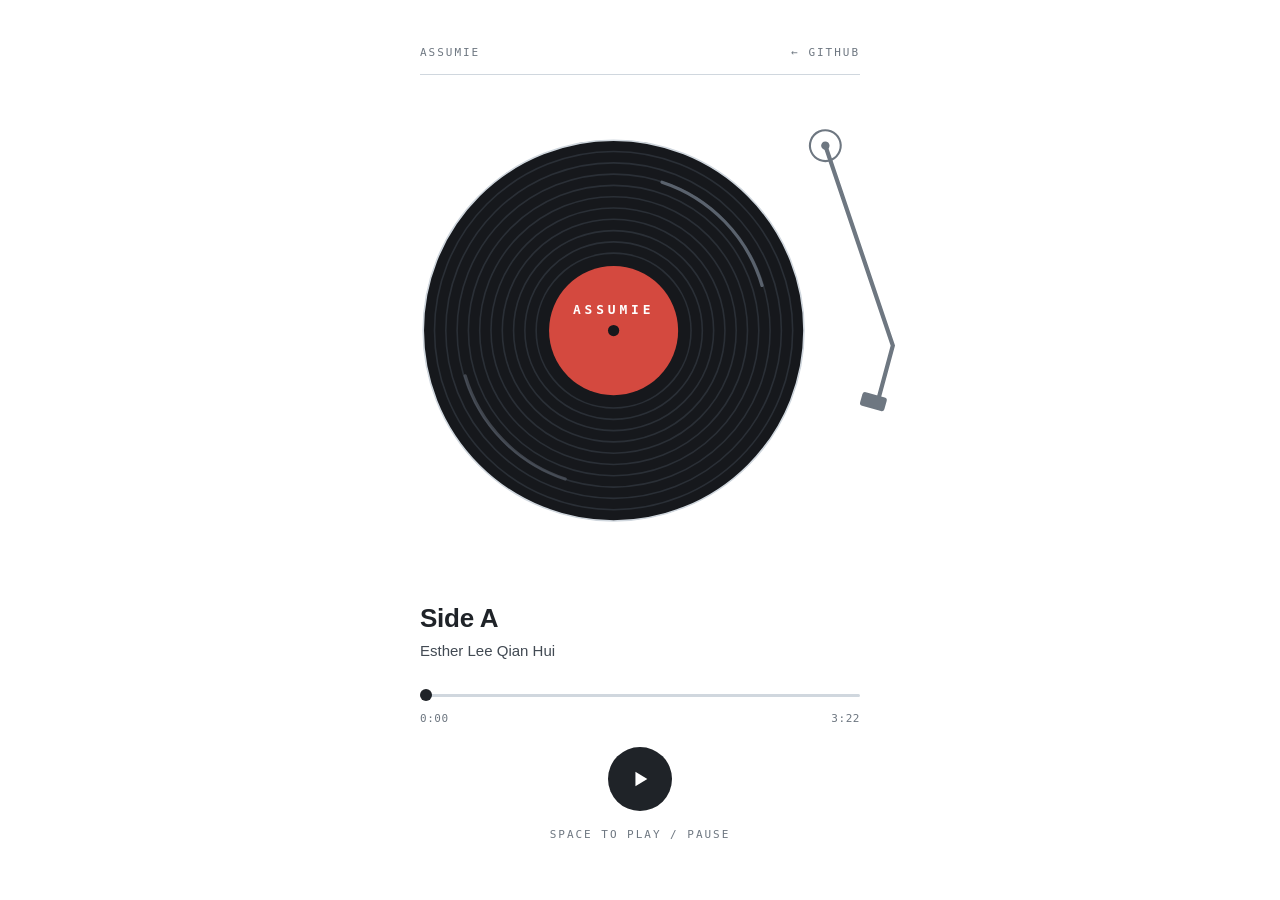
==== player/index.html @ e85a8b63 "Put EcoTech and ilm.io first, add link buttons, playable record, moving waveform - Tracklist: EcoTec" ====
<!doctype html>
<html lang="en">
<head>
<meta charset="utf-8">
<meta name="viewport" content="width=device-width, initial-scale=1">
<title>Assumie — Side A</title>
<meta name="description" content="Esther's record player. Press play.">
<style>
  :root {
    --bg:#FFFFFF; --ink:#1F2328; --soft:#424A53; --muted:#6E7781; --rule:#D0D7DE;
    --disc:#16181C; --groove:#2A2F36; --sheen:#5A626D; --accent:#D4493F; --label-ink:#FFFFFF;
  }
  @media (prefers-color-scheme: dark) {
    :root {
      --bg:#0D1117; --ink:#E6EDF3; --soft:#B1BAC4; --muted:#7D8590; --rule:#30363D;
      --disc:#0B0D10; --groove:#1F242B; --sheen:#3A414B; --accent:#F0766B; --label-ink:#0D1117;
    }
  }
  * { box-sizing:border-box; }
  html, body { margin:0; background:var(--bg); color:var(--ink); }
  body {
    font:15px/1.5 -apple-system,BlinkMacSystemFont,"Segoe UI","Helvetica Neue",Arial,sans-serif;
    min-height:100vh; display:grid; place-items:center; padding:32px 16px;
  }
  .mono { font-family:ui-monospace,SFMono-Regular,Menlo,Consolas,monospace; letter-spacing:.18em; text-transform:uppercase; font-size:11px; }
  main { width:100%; max-width:440px; }
  header { display:flex; justify-content:space-between; color:var(--muted); padding-bottom:12px; border-bottom:1px solid var(--rule); }
  header a { color:inherit; text-decoration:none; }
  header a:hover { color:var(--ink); }

  .deck { position:relative; width:100%; aspect-ratio:1; margin:36px 0 28px; }
  .record {
    position:absolute; inset:6% 12% 6% 0; border:0; padding:0; background:none; cursor:pointer;
    border-radius:50%;
  }
  .record:focus-visible { outline:2px solid var(--accent); outline-offset:6px; }
  .record svg { width:100%; height:100%; display:block; }
  .arm {
    position:absolute; right:2%; top:2%; width:26%; height:70%;
    transform-origin:78% 8%; transform:rotate(-24deg);
    transition:transform .9s cubic-bezier(.5,0,.2,1);
    pointer-events:none;
  }
  .playing .arm { transform:rotate(0deg); }

  h1 { font-size:26px; font-weight:600; letter-spacing:-.01em; margin:0; }
  .now { color:var(--accent); margin-bottom:4px; min-height:16px; }
  .sub { color:var(--soft); margin:2px 0 0; }

  .timeline { margin:24px 0 8px; }
  input[type=range] { width:100%; margin:0; appearance:none; background:transparent; height:18px; cursor:pointer; }
  input[type=range]::-webkit-slider-runnable-track { height:3px; border-radius:2px; background:linear-gradient(var(--ink),var(--ink)) 0/var(--p,0%) 100% no-repeat, var(--rule); }
  input[type=range]::-moz-range-track { height:3px; border-radius:2px; background:var(--rule); }
  input[type=range]::-moz-range-progress { height:3px; border-radius:2px; background:var(--ink); }
  input[type=range]::-webkit-slider-thumb { appearance:none; width:12px; height:12px; border-radius:50%; background:var(--ink); margin-top:-4.5px; border:0; }
  input[type=range]::-moz-range-thumb { width:12px; height:12px; border-radius:50%; background:var(--ink); border:0; }
  input[type=range]:focus-visible { outline:2px solid var(--accent); outline-offset:4px; }
  .times { display:flex; justify-content:space-between; color:var(--muted); letter-spacing:.05em; }

  .controls { display:flex; justify-content:center; margin-top:20px; }
  .play {
    width:64px; height:64px; border-radius:50%; border:0; cursor:pointer;
    background:var(--ink); color:var(--bg); display:grid; place-items:center;
  }
  .play:focus-visible { outline:2px solid var(--accent); outline-offset:4px; }
  .play svg { width:22px; height:22px; }
  .hint { text-align:center; color:var(--muted); margin-top:16px; }
</style>
</head>
<body>
<main id="app">
  <header class="mono">
    <span>Assumie</span>
    <a href="https://github.com/assumie">← GitHub</a>
  </header>

  <div class="deck">
    <button class="record" id="record" aria-label="Play">
      <svg viewBox="0 0 240 240" aria-hidden="true">
        <g id="disc">
          <circle cx="120" cy="120" r="118" fill="var(--disc)" stroke="var(--rule)"/>
          <g id="grooves"></g>
          <path d="M150 28 A96 96 0 0 1 212 92" stroke="var(--sheen)" stroke-width="2" fill="none" stroke-linecap="round"/>
          <path d="M90 212 A96 96 0 0 1 28 148" stroke="var(--sheen)" stroke-width="2" fill="none" stroke-linecap="round" opacity=".6"/>
          <circle cx="120" cy="120" r="40" fill="var(--accent)"/>
          <text x="120" y="110" text-anchor="middle" font-family="ui-monospace,Menlo,monospace" font-size="8" font-weight="700" letter-spacing="2.4" fill="var(--label-ink)">ASSUMIE</text>
          <circle cx="120" cy="120" r="3.5" fill="var(--disc)"/>
        </g>
      </svg>
    </button>
    <svg class="arm" viewBox="0 0 80 220" aria-hidden="true">
      <g stroke="var(--muted)" stroke-linecap="round" fill="none">
        <circle cx="62" cy="18" r="11" stroke-width="1.5"/>
        <circle cx="62" cy="18" r="3" fill="var(--muted)" stroke="none"/>
        <path d="M62 18 L48 168 L22 200" stroke-width="3"/>
        <rect x="10" y="194" width="18" height="10" rx="2" fill="var(--muted)" stroke="none" transform="rotate(40 19 199)"/>
      </g>
    </svg>
  </div>

  <div class="now mono" id="now" aria-live="polite"></div>
  <h1 id="title">Side A</h1>
  <p class="sub">Esther Lee Qian Hui</p>

  <div class="timeline">
    <input type="range" id="seek" min="0" max="1000" value="0" aria-label="Seek">
    <div class="times mono"><span id="elapsed">0:00</span><span id="total">0:00</span></div>
  </div>

  <div class="controls">
    <button class="play" id="play" aria-label="Play">
      <svg viewBox="0 0 24 24" id="icon"><path d="M7 4v16l13-8z" fill="currentColor"/></svg>
    </button>
  </div>
  <p class="hint mono">Space to play / pause</p>
</main>

<script>
/* Swap in your own recording: set AUDIO_SRC to an mp3/m4a in this folder, e.g. "side-a.mp3".
   Left empty, the page plays an original tune synthesized in the browser. */
const AUDIO_SRC = "";

const $ = id => document.getElementById(id);
const app = $("app"), discEl = $("disc"), seek = $("seek");
const fmt = s => `${Math.floor(s / 60)}:${String(Math.floor(s % 60)).padStart(2, "0")}`;
const reduceMotion = matchMedia("(prefers-reduced-motion: reduce)").matches;

// grooves
$("grooves").innerHTML = Array.from({length: 10}, (_, i) =>
  `<circle cx="120" cy="120" r="${48 + i * 7}" stroke="var(--groove)" fill="none"/>`).join("");

/* ---------- engine: either a real file or the built-in synth ---------- */
function fileEngine(src) {
  const a = new Audio(src);
  a.loop = true;
  return {
    get duration() { return a.duration || 0; },
    get time() { return a.currentTime; },
    play() { return a.play(); },
    pause() { a.pause(); },
    seek(t) { a.currentTime = t; },
  };
}

function synthEngine() {
  // An original 4-chord lo-fi loop: Fmaj7 · Em7 · Dm7 · Cmaj7, 76 bpm.
  const BPM = 76, BEAT = 60 / BPM, BAR = BEAT * 4, BARS = 64, LEN = BAR * BARS;
  const CHORDS = [[53, 57, 60, 64], [52, 55, 59, 62], [50, 53, 57, 60], [48, 52, 55, 59]];
  const SCALE = [60, 62, 64, 67, 69, 72, 74, 76];
  const hz = m => 440 * Math.pow(2, (m - 69) / 12);
  let seed = 7; const rnd = () => (seed = (seed * 16807) % 2147483647) / 2147483647;
  // fixed melody so it sounds the same every time
  const melody = Array.from({length: BARS}, (_, b) => Array.from({length: 8}, (_, s) => {
    const rest = rnd() < (b % 16 < 4 ? 0.85 : 0.55);
    return rest ? null : SCALE[Math.floor(rnd() * SCALE.length)];
  }));

  let ctx, out, startAt = 0, offset = 0, playing = false, nextBar = 0, timer, crackle;

  function tone(freq, t, dur, vol, type = "sine") {
    const o = ctx.createOscillator(), g = ctx.createGain();
    o.type = type; o.frequency.value = freq;
    g.gain.setValueAtTime(0.0001, t);
    g.gain.exponentialRampToValueAtTime(vol, t + 0.02);
    g.gain.exponentialRampToValueAtTime(0.0001, t + dur);
    o.connect(g).connect(out); o.start(t); o.stop(t + dur + 0.05);
  }
  function noise(t, dur, vol, hp) {
    const len = Math.ceil(ctx.sampleRate * dur), buf = ctx.createBuffer(1, len, ctx.sampleRate);
    const d = buf.getChannelData(0); for (let i = 0; i < len; i++) d[i] = Math.random() * 2 - 1;
    const s = ctx.createBufferSource(), f = ctx.createBiquadFilter(), g = ctx.createGain();
    s.buffer = buf; f.type = "highpass"; f.frequency.value = hp;
    g.gain.setValueAtTime(vol, t); g.gain.exponentialRampToValueAtTime(0.0001, t + dur);
    s.connect(f).connect(g).connect(out); s.start(t);
  }
  function kick(t) {
    const o = ctx.createOscillator(), g = ctx.createGain();
    o.frequency.setValueAtTime(110, t); o.frequency.exponentialRampToValueAtTime(42, t + 0.18);
    g.gain.setValueAtTime(0.5, t); g.gain.exponentialRampToValueAtTime(0.0001, t + 0.35);
    o.connect(g).connect(out); o.start(t); o.stop(t + 0.4);
  }
  function scheduleBar(bar, t) {
    const chord = CHORDS[bar % 4], intro = bar < 4, outro = bar >= BARS - 2;
    chord.forEach((n, i) => tone(hz(n), t + i * 0.012, BAR * 0.95, 0.07, "triangle"));
    tone(hz(chord[0] - 12), t, BEAT * 1.8, 0.16);
    tone(hz(chord[0] - 12), t + BEAT * 2.5, BEAT * 1.2, 0.12);
    if (!intro && !outro) {
      kick(t); kick(t + BEAT * 2.5);
      noise(t + BEAT, 0.12, 0.08, 1800); noise(t + BEAT * 3, 0.12, 0.08, 1800);
      for (let i = 0; i < 8; i++) noise(t + i * BEAT / 2 + (i % 2 ? 0.03 : 0), 0.04, 0.025, 7000);
    }
    melody[bar].forEach((n, i) => { if (n && !intro) tone(hz(n), t + i * BEAT / 2, BEAT * 0.9, 0.06); });
  }
  function startCrackle() {
    const len = ctx.sampleRate * 2, buf = ctx.createBuffer(1, len, ctx.sampleRate), d = buf.getChannelData(0);
    for (let i = 0; i < len; i++) d[i] = Math.random() < 0.0008 ? (Math.random() * 2 - 1) * 0.6 : (Math.random() * 2 - 1) * 0.004;
    crackle = ctx.createBufferSource(); crackle.buffer = buf; crackle.loop = true;
    crackle.connect(out); crackle.start();
  }
  function tick() {
    // schedule bars ~1.5s ahead of the playhead
    for (;;) {
      const when = startAt + (nextBar * BAR - offset);
      if (when > ctx.currentTime + 1.5) break;
      scheduleBar(nextBar % BARS, Math.max(when, ctx.currentTime));
      nextBar++;
    }
  }
  return {
    duration: LEN,
    get time() { return playing ? (offset + ctx.currentTime - startAt) % LEN : offset % LEN; },
    async play() {
      if (!ctx) ctx = new (window.AudioContext || window.webkitAudioContext)();
      await ctx.resume();
      // a fresh output bus per play, so notes scheduled before a pause never leak through
      const lp = ctx.createBiquadFilter(); lp.type = "lowpass"; lp.frequency.value = 2600;
      lp.connect(ctx.destination);
      out = ctx.createGain(); out.gain.value = 0.0001; out.connect(lp);
      out.gain.exponentialRampToValueAtTime(0.9, ctx.currentTime + 0.6);
      startAt = ctx.currentTime;
      nextBar = Math.ceil(offset / BAR - 1e-6);
      playing = true; startCrackle(); tick(); timer = setInterval(tick, 250);
    },
    pause() {
      if (!playing) return;
      offset = this.time; playing = false; clearInterval(timer);
      const g = out; g.gain.cancelScheduledValues(ctx.currentTime);
      g.gain.setValueAtTime(g.gain.value, ctx.currentTime);
      g.gain.exponentialRampToValueAtTime(0.0001, ctx.currentTime + 0.25);
      setTimeout(() => g.disconnect(), 400);
      try { crackle.stop(); } catch (e) {}
    },
    seek(t) {
      const was = playing; if (was) this.pause(); offset = t; if (was) this.play();
    },
  };
}

const engine = AUDIO_SRC ? fileEngine(AUDIO_SRC) : synthEngine();
$("title").textContent = "Side A";

/* ---------- UI ---------- */
let playing = false, angle = 0, speed = 0, last = performance.now(), dragging = false;
const RPM_DEG = 360 / 1.8; // 33⅓ rpm

function setPlaying(on) {
  playing = on;
  app.classList.toggle("playing", on);
  const label = on ? "Pause" : "Play";
  $("play").setAttribute("aria-label", label); $("record").setAttribute("aria-label", label);
  $("icon").innerHTML = on
    ? '<path d="M6 4h4v16H6zM14 4h4v16h-4z" fill="currentColor"/>'
    : '<path d="M7 4v16l13-8z" fill="currentColor"/>';
  $("now").textContent = on ? "● Now playing" : "";
}
async function toggle() {
  if (playing) { engine.pause(); setPlaying(false); }
  else { await engine.play(); setPlaying(true); }
}
$("play").addEventListener("click", toggle);
$("record").addEventListener("click", toggle);
document.addEventListener("keydown", e => {
  if (e.code === "Space" && !["BUTTON", "INPUT"].includes(document.activeElement.tagName)) { e.preventDefault(); toggle(); }
});
seek.addEventListener("input", () => { dragging = true; paintSeek(seek.value / 1000); $("elapsed").textContent = fmt(seek.value / 1000 * engine.duration); });
seek.addEventListener("change", () => { engine.seek(seek.value / 1000 * engine.duration); dragging = false; });

function paintSeek(f) { seek.style.setProperty("--p", (f * 100).toFixed(2) + "%"); }

function frame(now) {
  const dt = Math.min(0.1, (now - last) / 1000); last = now;
  // the platter spins up and winds down like a real turntable
  const target = playing ? RPM_DEG : 0;
  speed += (target - speed) * Math.min(1, dt * (playing ? 1.6 : 1.1));
  if (!reduceMotion) { angle = (angle + speed * dt) % 360; discEl.setAttribute("transform", `rotate(${angle} 120 120)`); }
  const d = engine.duration;
  if (d) {
    $("total").textContent = fmt(d);
    if (!dragging) { const t = engine.time; seek.value = Math.round(t / d * 1000); paintSeek(t / d); $("elapsed").textContent = fmt(t); }
  }
  requestAnimationFrame(frame);
}
requestAnimationFrame(frame);
</script>
</body>
</html>
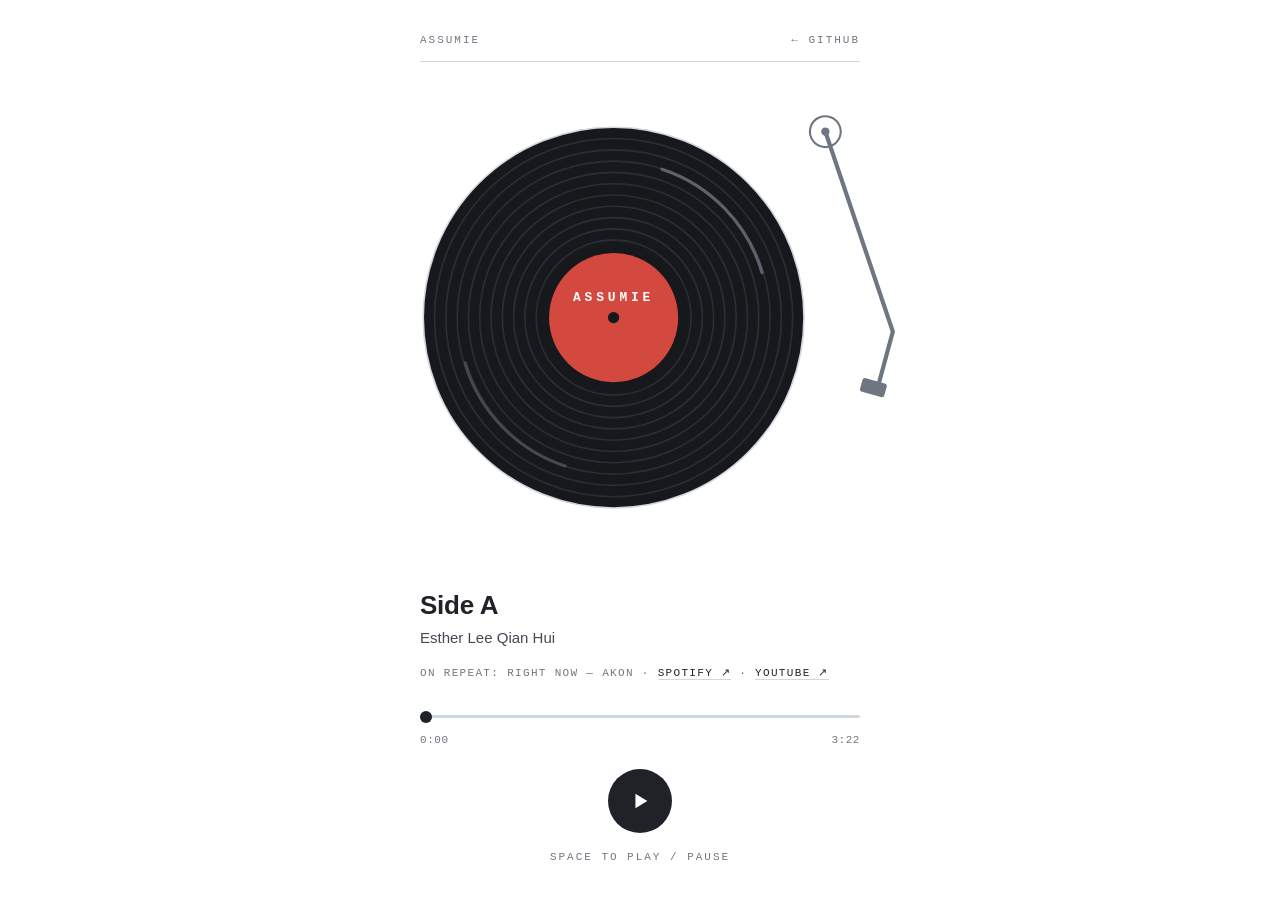
==== commit cf77b93b: "Show Right Now by Akon as the now-playing song Hero now-playing line shows the song instead of proje" ====
--- a/player/index.html
+++ b/player/index.html
@@ -64,6 +64,9 @@
   }
   .play:focus-visible { outline:2px solid var(--accent); outline-offset:4px; }
   .play svg { width:22px; height:22px; }
+  .fav { color:var(--muted); margin:14px 0 0; letter-spacing:.12em; line-height:1.9; }
+  .fav a { color:var(--ink); text-decoration:none; border-bottom:1px solid var(--rule); }
+  .fav a:hover, .fav a:focus-visible { border-color:var(--accent); }
   .hint { text-align:center; color:var(--muted); margin-top:16px; }
 </style>
 </head>
@@ -101,6 +104,9 @@
   <div class="now mono" id="now" aria-live="polite"></div>
   <h1 id="title">Side A</h1>
   <p class="sub">Esther Lee Qian Hui</p>
+  <p class="fav mono">On repeat: Right Now — Akon ·
+    <a href="https://open.spotify.com/search/Akon%20Right%20Now">Spotify ↗</a> ·
+    <a href="https://www.youtube.com/results?search_query=Akon+Right+Now">YouTube ↗</a></p>
 
   <div class="timeline">
     <input type="range" id="seek" min="0" max="1000" value="0" aria-label="Seek">
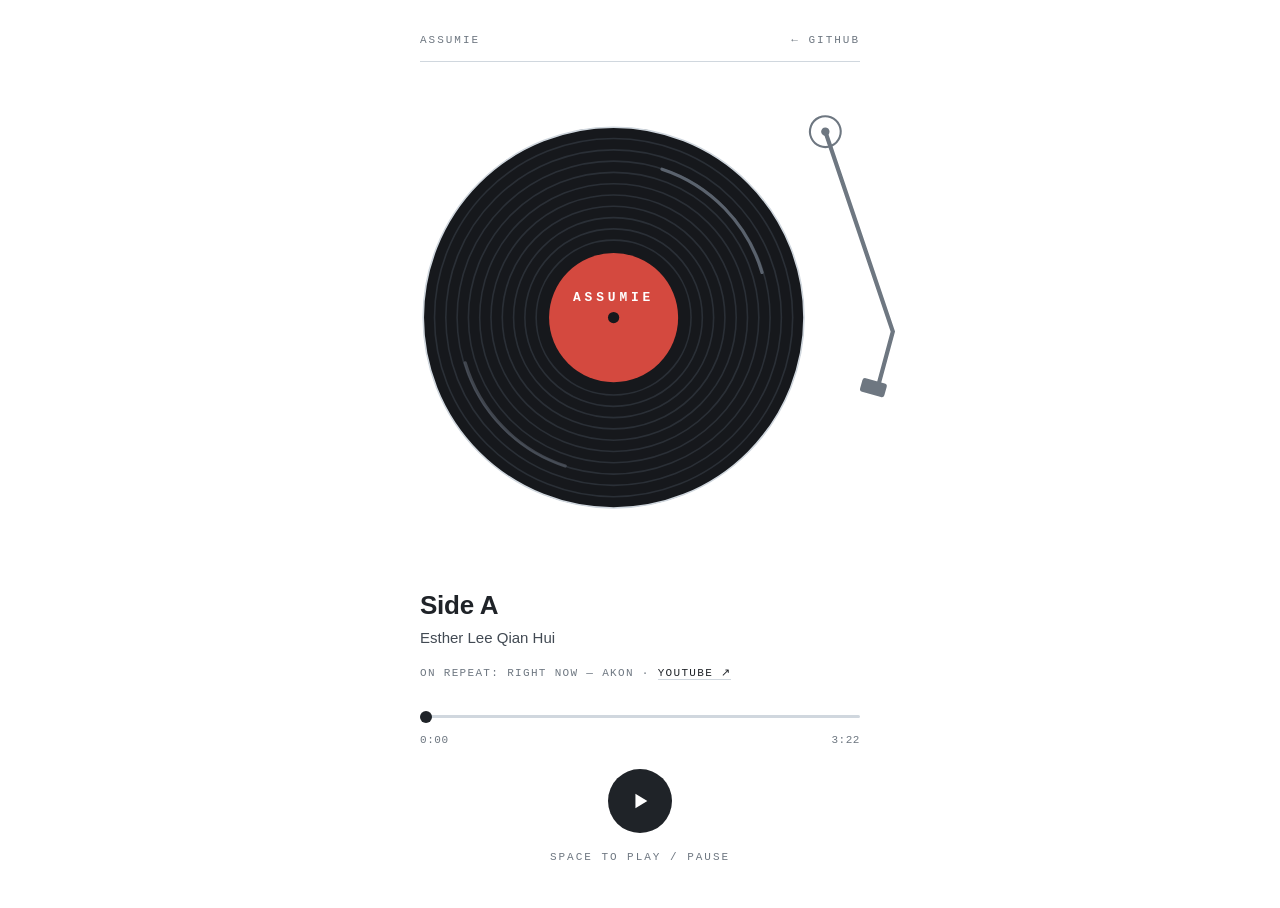
==== commit f4efdb5e: "Add LinkedIn and Gmail buttons, link the song on YouTube Buttons without a destination yet (Portfoli" ====
--- a/player/index.html
+++ b/player/index.html
@@ -105,8 +105,7 @@
   <h1 id="title">Side A</h1>
   <p class="sub">Esther Lee Qian Hui</p>
   <p class="fav mono">On repeat: Right Now — Akon ·
-    <a href="https://open.spotify.com/search/Akon%20Right%20Now">Spotify ↗</a> ·
-    <a href="https://www.youtube.com/results?search_query=Akon+Right+Now">YouTube ↗</a></p>
+    <a href="https://www.youtube.com/watch?v=4EH1ukwycUw">YouTube ↗</a></p>
 
   <div class="timeline">
     <input type="range" id="seek" min="0" max="1000" value="0" aria-label="Seek">
